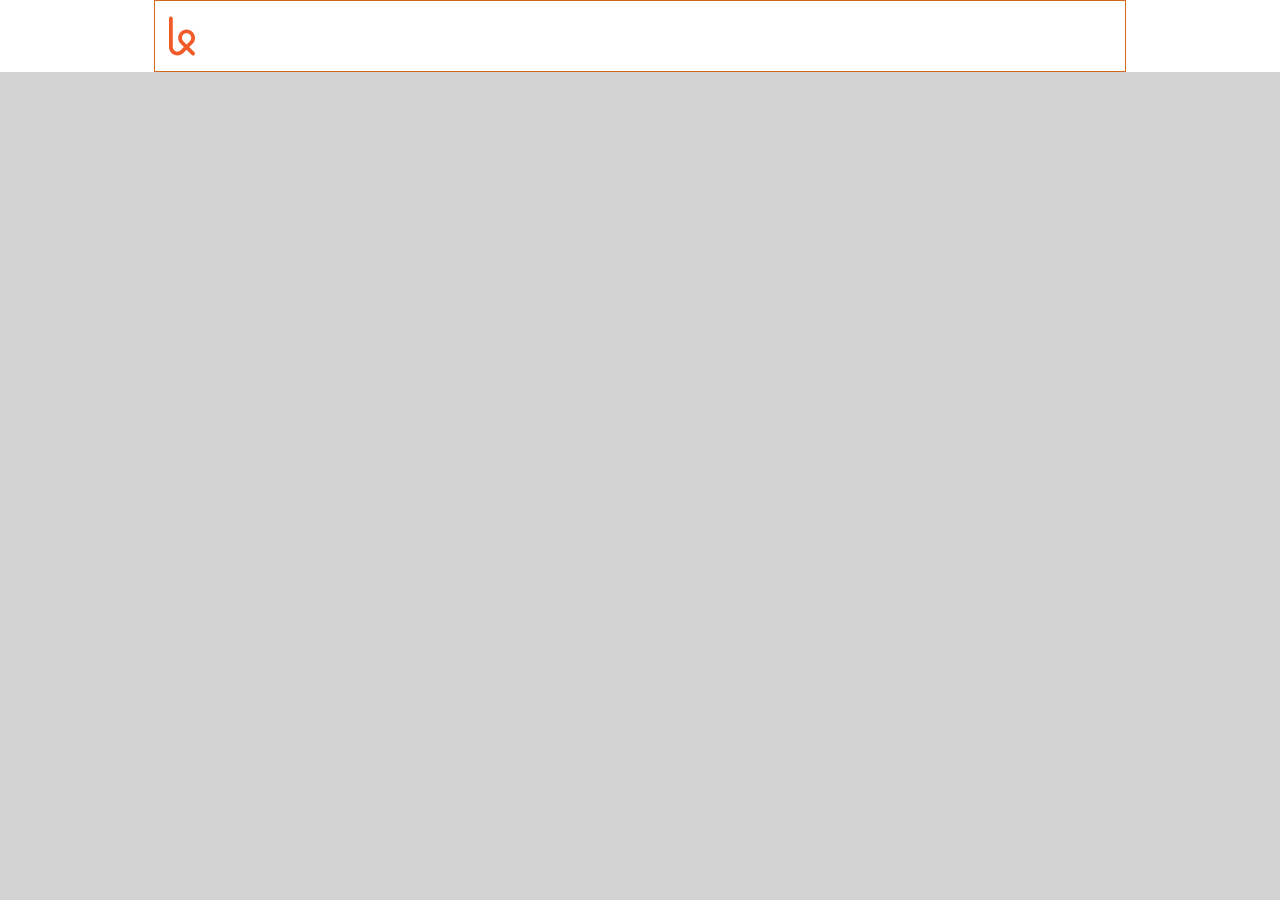
==== index.html @ 0276c81c "added logo" ====
<!DOCTYPE html>
<html lang="en">
<head>
  <link rel="stylesheet" href="css/style.css">
  <meta charset="UTF-8">
  <title>Document</title>
</head>
<body>
  <nav class="top-navigation">
    <div class ="content">
      <img class="logo" src="img/karma-logo copy.svg" alt="Logo Image" width="26px">
      
    </div>
  </nav>
</body>
</html>
---- css/style.css ----
/* http://meyerweb.com/eric/tools/css/reset/ 
   v2.0 | 20110126
   License: none (public domain)
*/
html, body, div, span, applet, object, iframe,
h1, h2, h3, h4, h5, h6, p, blockquote, pre,
a, abbr, acronym, address, big, cite, code,
del, dfn, em, img, ins, kbd, q, s, samp,
small, strike, strong, sub, sup, tt, var,
b, u, i, center,
dl, dt, dd, ol, ul, li,
fieldset, form, label, legend,
table, caption, tbody, tfoot, thead, tr, th, td,
article, aside, canvas, details, embed, 
figure, figcaption, footer, header, hgroup, 
menu, nav, output, ruby, section, summary,
time, mark, audio, video {
  margin: 0;
  padding: 0;
  border: 0;
  font-size: 100%;
  font: inherit;
  vertical-align: baseline;
}
/* HTML5 display-role reset for older browsers */
article, aside, details, figcaption, figure, 
footer, header, hgroup, menu, nav, section {
  display: block;
}
body {
  line-height: 1;
}
ol, ul {
  list-style: none;
}
blockquote, q {
  quotes: none;
}
blockquote:before, blockquote:after,
q:before, q:after {
  content: '';
  content: none;
}
table {
  border-collapse: collapse;
  border-spacing: 0;
}
body {
    background-color: LightGray;
}
div {
    border: 1px solid Chocolate;
}
/* Navigation Section */
.top-navigation {
    background-color: #fff;
}
.top-navigation > .content {
    width: 970px;
    height: 70px;
    margin: 0 auto;
}
.logo {
  margin-left: 14px;
  height: 70px;
}
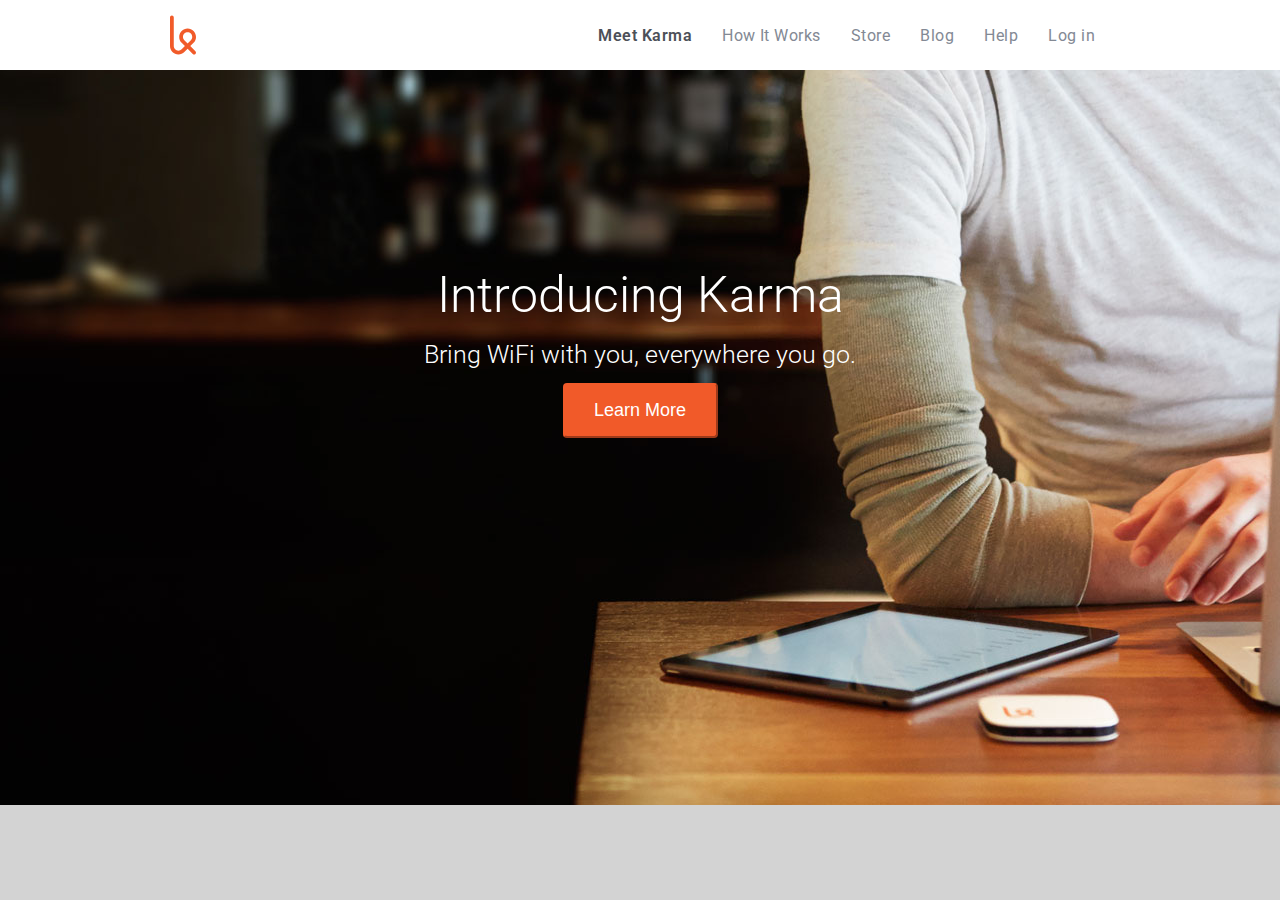
==== commit 9bb4d172: "finished background image" ====
--- a/index.html
+++ b/index.html
@@ -2,6 +2,7 @@
 <html lang="en">
 <head>
   <link rel="stylesheet" href="css/style.css">
+  <link href='http://fonts.googleapis.com/css?family=Roboto:400,500,300' rel='stylesheet' type='text/css'>
   <meta charset="UTF-8">
   <title>Document</title>
 </head>
@@ -9,8 +10,24 @@
   <nav class="top-navigation">
     <div class ="content">
       <img class="logo" src="img/karma-logo copy.svg" alt="Logo Image" width="26px">
-      
+      <ul class = "links">
+        <li>Log in </li>
+        <li>Help</li>
+        <li>Blog</li>
+        <li>Store</li>
+        <li>How It Works</li>
+        <li class ="active">Meet Karma</li>
+      </ul>
     </div>
   </nav>
+  <section class = "background">
+    <div class = "content" >
+      <h1> Introducing Karma </h1>
+      <h3> Bring WiFi with you, everywhere you go. </h3>
+      <div class = "button">
+        <button> Learn More </button>
+      </div>
+    </div>
+  </section>
 </body>
 </html>--- a/css/style.css
+++ b/css/style.css
@@ -48,19 +48,82 @@
 body {
     background-color: LightGray;
 }
-div {
-    border: 1px solid Chocolate;
-}
+
 /* Navigation Section */
 .top-navigation {
     background-color: #fff;
 }
 .top-navigation > .content {
     width: 970px;
-    height: 70px;
     margin: 0 auto;
+    height: 4.375rem;
+    
+    padding: 0px 15px;
+    box-sizing: border-box;
 }
 .logo {
-  margin-left: 14px;
   height: 70px;
+}
+.top-navigation .links li{
+  float: right;
+  display: inline-block;
+  font-family: 'Roboto', sans-serif; 
+  font-size: 16px;  
+  color: #838994; 
+  letter-spacing: 0.03em;
+  padding: 0px 15px;
+  -webkit-font-smoothing: antialiased;
+
+}
+.top-navigation .links li:hover {
+  color: black;
+
+}
+.top-navigation .links {
+  margin-top: -45px;
+}
+.top-navigation .links > .active {
+    color: #4c5058;
+    font-weight: 600;
+}
+.background {
+  background-image: url("../img/first-background copy.jpg"); 
+  background-size: cover;
+  height: 45.938rem;
+  overflow: auto;
+  background-position: center bottom;
+  background-repeat: no-repeat;
+  font-family:"Roboto", sans-serif;
+  font-weight: 300;
+}
+
+.background .content h1 {
+    margin-top: 12.5rem;
+    font-size: 3.125rem;
+    text-align: center;
+    color: white;
+}
+.background .content h3 {
+  margin-top: 1.35rem;
+  color: white;
+  font-size:1.563rem;
+  text-align: center;
+}
+.button {
+  text-align: center;
+
+}
+button {
+  background-color: #f15a29;
+  border-radius: 4px;
+  padding: 15px 0;
+  border-color: #f15a29;
+  width: 9.688rem;
+  font-size: 1.125rem;
+  color: white;
+  margin-top: 1rem;
+}
+button:hover{
+  background-color:#d9400e;
+  border-color:#cf3d0e;
 }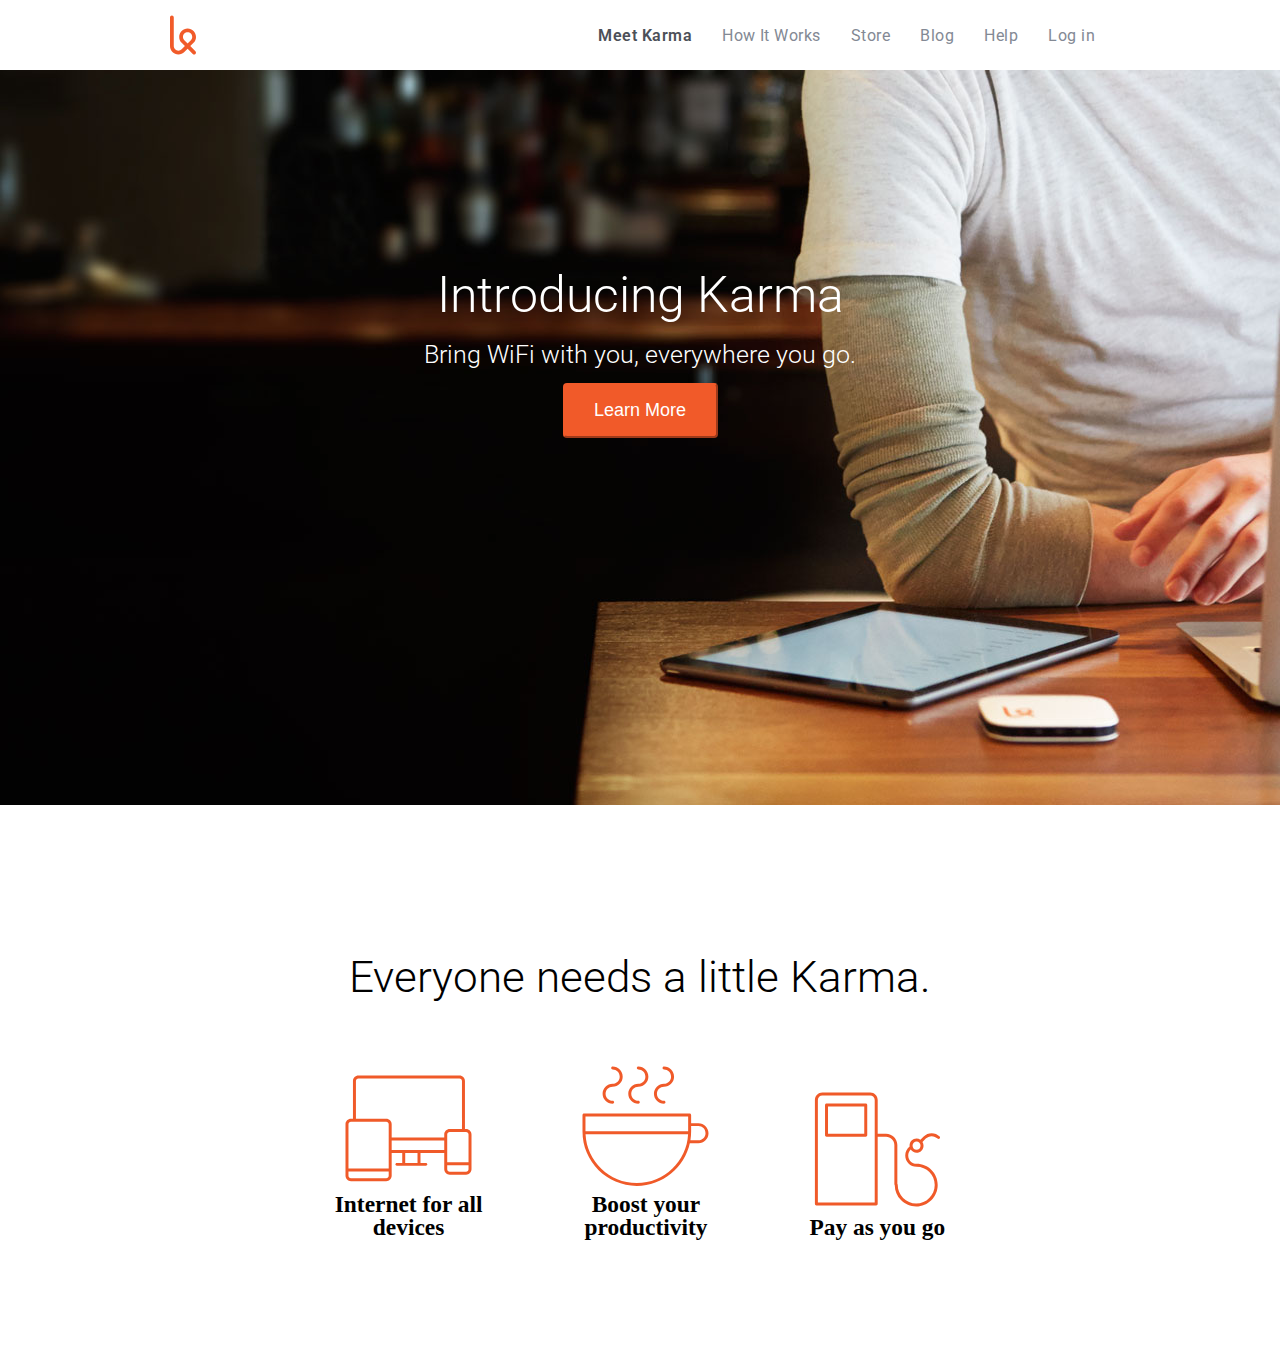
==== commit 8842d999: "self work on triple icons" ====
--- a/index.html
+++ b/index.html
@@ -29,5 +29,26 @@
       </div>
     </div>
   </section>
+  <section class = "icons">
+    <div class = "content" >
+      <h1> Everyone needs a little Karma. </h1>
+      <ul class = "images">
+        <li>
+         <img src="img/icon-devices copy.svg" alt="Pay as you go" style =" height: 127px; width: 127px;">
+         <div class = "caption">
+          <h3> Internet for all<br> devices </h3>
+        </li>
+        <li>
+         <img src="img/icon-coffee copy.svg" alt="Pay as you go" style =" height: 127px; width: 127px;">
+         <div class = "caption">
+          <h3> Boost your<br> productivity  </h3>
+        </li>
+        <li>
+         <img src="img/icon-refill copy.svg" alt="Pay as you go" style =" height: 127px; width: 127px;">
+         <div class = "caption">
+          <h3> Pay as you go </h3>
+        </li>
+         
+      </ul>
 </body>
 </html>--- a/css/style.css
+++ b/css/style.css
@@ -126,4 +126,30 @@
 button:hover{
   background-color:#d9400e;
   border-color:#cf3d0e;
-}+}
+.icons .images  {
+  padding-top: 1rem;
+}
+.icons .images li {
+  display: inline-block;
+  padding: 3rem;
+  
+}
+.icons .images h3{
+  font-size: 1.463rem;
+  font-weight: bold;
+}
+.icons {
+  background-color: white;
+  height: 549px;
+}
+.icons .content {
+  box-sizing: border-box;
+  text-align: center;
+}
+.icons .content h1 {
+  font-family:"Roboto", sans-serif;
+  padding-top: 150px;
+  font-weight: 300;
+  font-size: 2.75rem;
+}
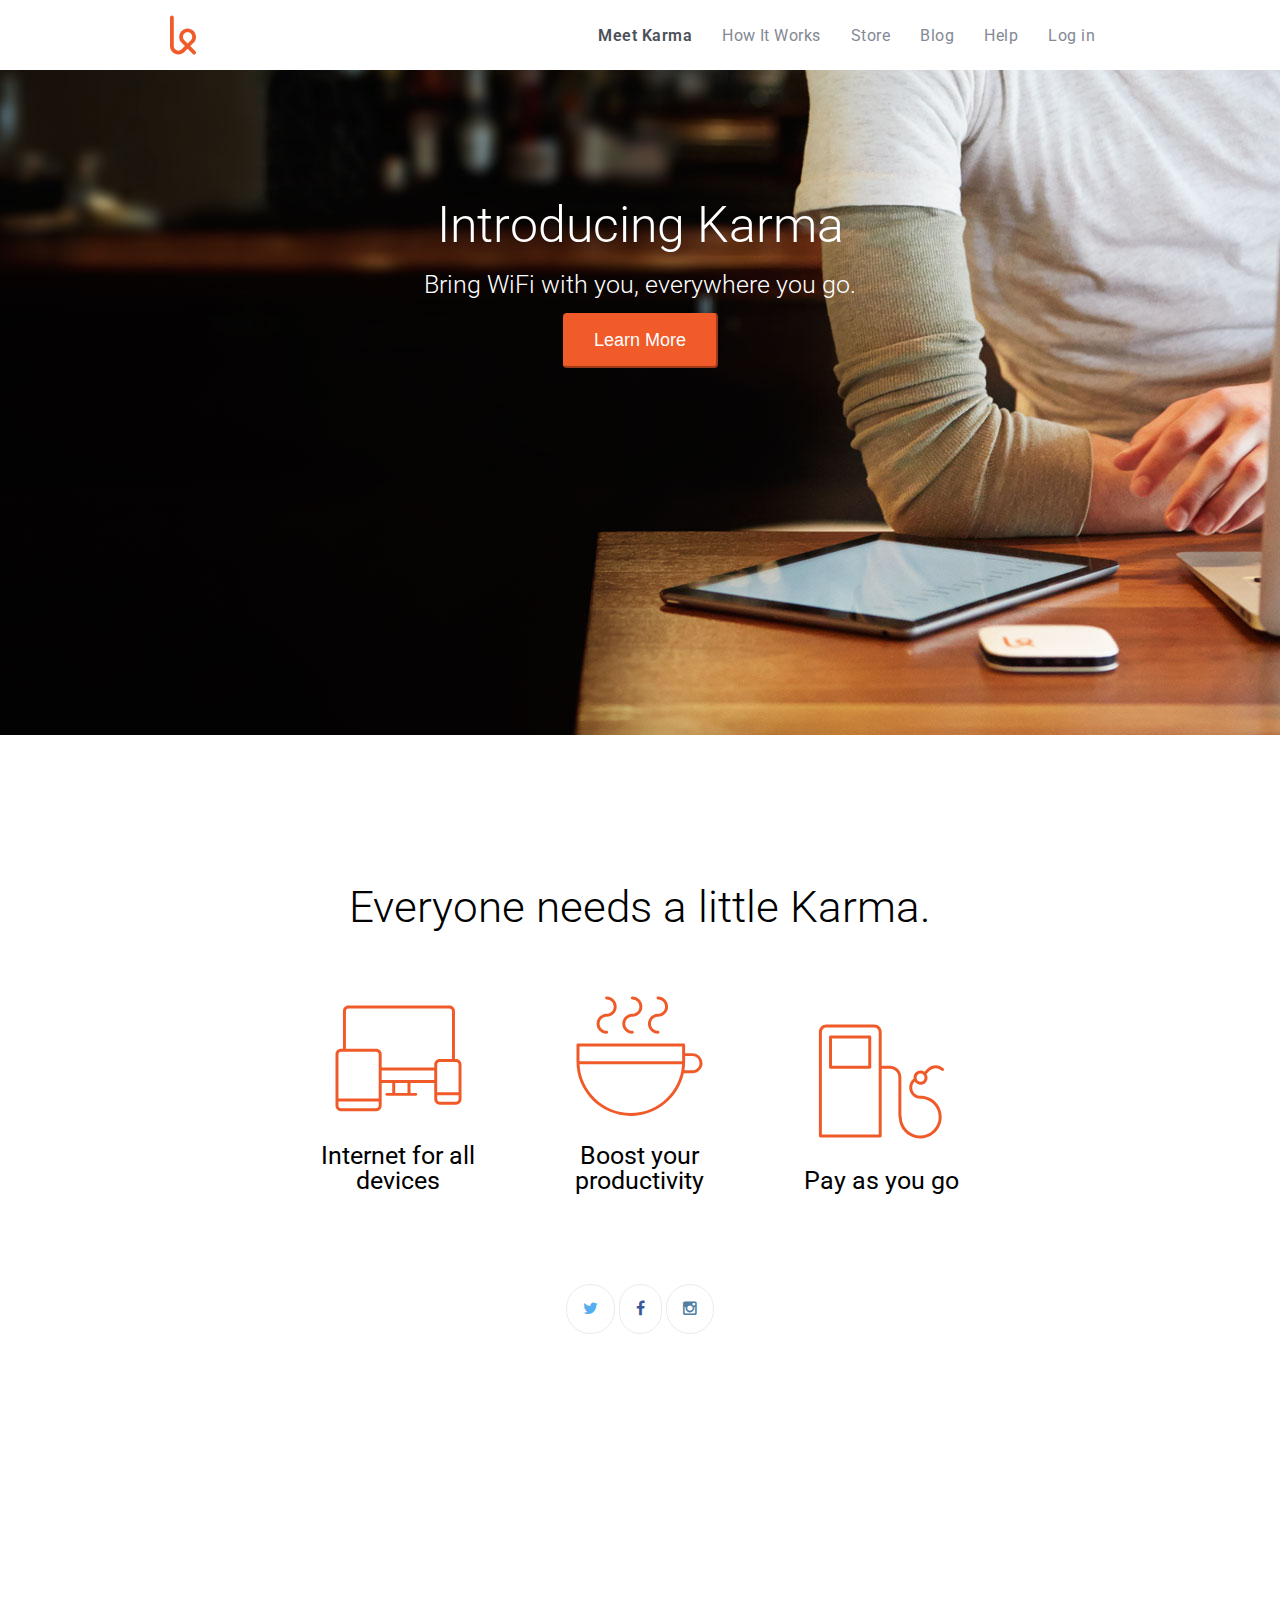
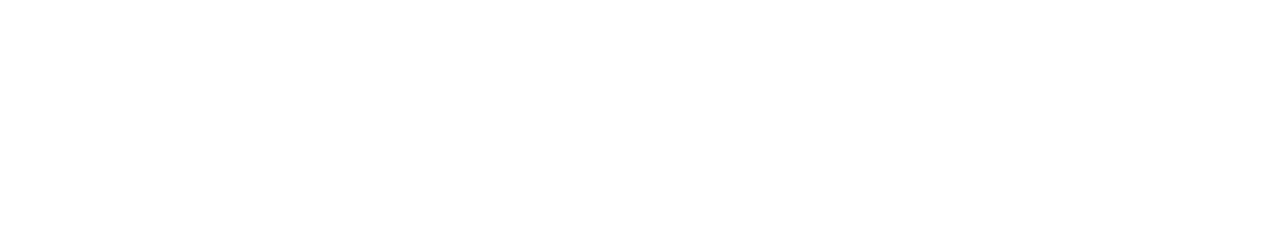
==== commit a821b7a7: "finished site" ====
--- a/index.html
+++ b/index.html
@@ -1,8 +1,14 @@
 <!DOCTYPE html>
 <html lang="en">
 <head>
+  <link href="css/font-awesome.css" rel="stylesheet">
+  <link href='http://fonts.googleapis.com/css?family=Roboto:400,500,300' rel='stylesheet' type='text/css'>
+  <link rel="icon" type="image/png" href="favicon.ico" />
+  
   <link rel="stylesheet" href="css/style.css">
-  <link href='http://fonts.googleapis.com/css?family=Roboto:400,500,300' rel='stylesheet' type='text/css'>
+
+  <!--   <link href="//maxcdn.bootstrapcdn.com/font-awesome/4.2.0/css/font-awesome.min.css" rel="stylesheet">
+ -->
   <meta charset="UTF-8">
   <title>Document</title>
 </head>
@@ -23,7 +29,7 @@
   <section class = "background">
     <div class = "content" >
       <h1> Introducing Karma </h1>
-      <h3> Bring WiFi with you, everywhere you go. </h3>
+      <h2> Bring WiFi with you, everywhere you go. </h2>
       <div class = "button">
         <button> Learn More </button>
       </div>
@@ -50,5 +56,23 @@
         </li>
          
       </ul>
+    </div>
+  </section>
+  <footer class="social">
+    <div class="content">
+        <ul class="social-icons icons" >
+
+            <li>
+              <i class="fa fa-twitter"></i>
+            </li>
+            <li>
+              <i class="fa fa-facebook"></i>
+            </li>
+            <li>
+              <i class="fa fa-instagram"></i>
+            </li>
+        </ul>
+    </div>
+  </footer>
 </body>
 </html>--- a/css/style.css
+++ b/css/style.css
@@ -52,6 +52,9 @@
 /* Navigation Section */
 .top-navigation {
     background-color: #fff;
+    position: fixed;
+    width: 100%;
+    z-index: 9999; 
 }
 .top-navigation > .content {
     width: 970px;
@@ -103,7 +106,7 @@
     text-align: center;
     color: white;
 }
-.background .content h3 {
+.background .content h2 {
   margin-top: 1.35rem;
   color: white;
   font-size:1.563rem;
@@ -137,7 +140,8 @@
 }
 .icons .images h3{
   font-size: 1.463rem;
-  font-weight: bold;
+  font-weight: 400;
+  padding-top: 20px;
 }
 .icons {
   background-color: white;
@@ -147,9 +151,44 @@
   box-sizing: border-box;
   text-align: center;
 }
-.icons .content h1 {
+.icons .content h1,h3 {
   font-family:"Roboto", sans-serif;
   padding-top: 150px;
   font-weight: 300;
   font-size: 2.75rem;
+
 }
+.icons .content h3 {
+  font-size:1.563rem;
+  font-weight: 400;
+}
+.icons {
+  text-align: center;
+}
+.social-icons li {
+  display: inline-block;
+  border-radius: 1.5rem;
+  border: 1px solid #eaebec;
+
+}
+
+.fa {
+  
+  padding: 8px;
+  margin: 8px;
+
+
+}
+.fa-facebook {
+  color: #3b5998;
+}
+.fa-twitter {
+  color: #55acee;
+}
+.fa-instagram{
+  color: #517fa4;
+}
+footer:first-child{
+  margin: 0 auto;
+  background-color: #fff;
+}